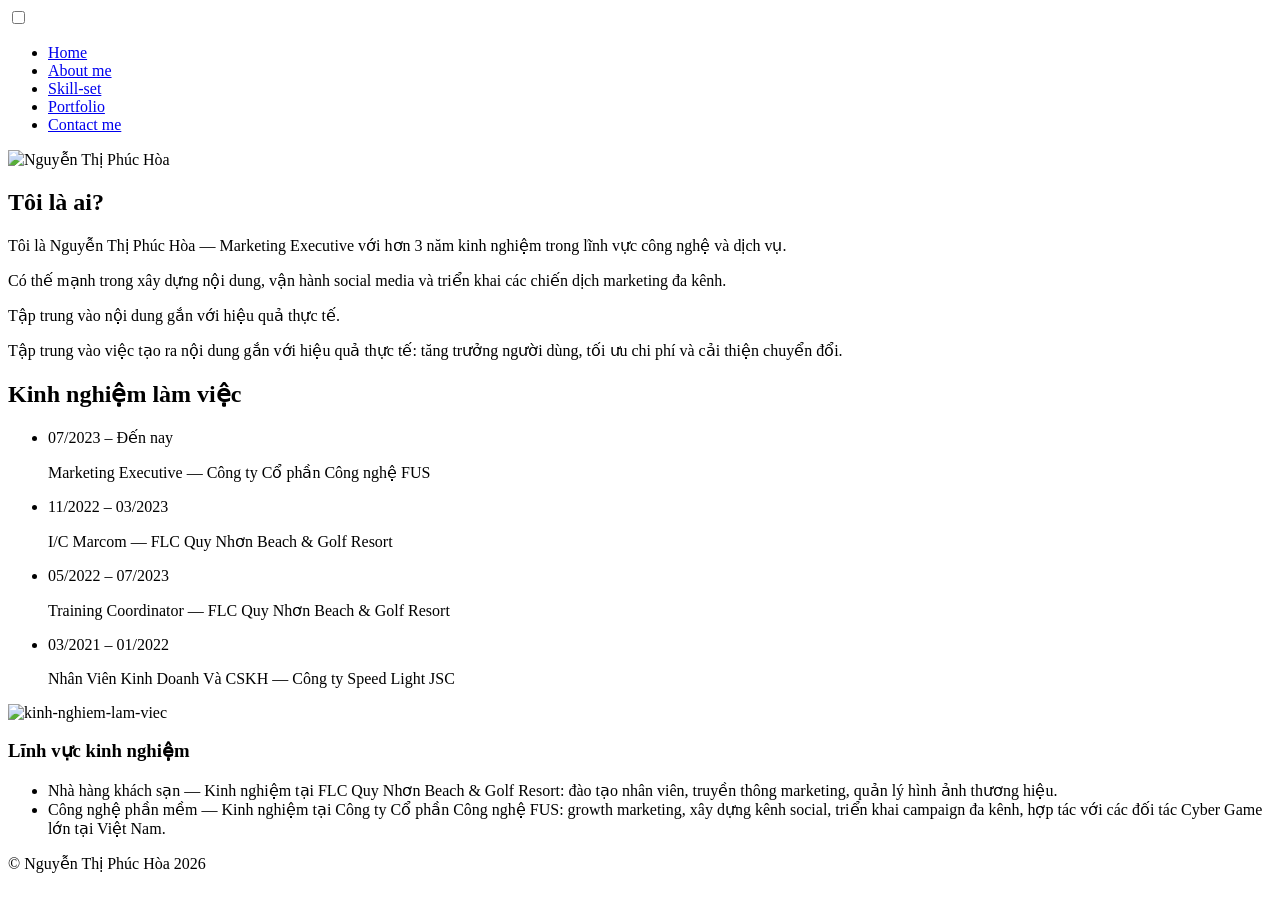
==== about-me.html @ ceca298e "feat(01-02): update about-me.html with bio, work experience, and industry experience" ====
<!DOCTYPE html>
<html lang="en">

<head>
    <meta charset="UTF-8">
    <meta name="viewport" content="width=device-width, initial-scale=1.0">
    <!-- Review this part and modify it to your liking -->
    <meta name="description" content="Về tôi - Nguyễn Thị Phúc Hòa, Marketing Executive với hơn 3 năm kinh nghiệm">
    <meta name="keywords" content="Marketing Executive, Nguyễn Thị Phúc Hòa, FUS Technology, kinh nghiệm marketing">
    <meta name="author" content="Nguyễn Thị Phúc Hòa">
    <title>Về tôi – Nguyễn Thị Phúc Hòa</title>
    <link rel="stylesheet" type="text/css" href="style.css">
    <link rel="stylesheet" type="text/css" href="style-about-me.css">
    <!-- font for the quote -->
    <link rel="preconnect" href="https://fonts.googleapis.com">
    <link rel="preconnect" href="https://fonts.gstatic.com" crossorigin>
    <link href="https://fonts.googleapis.com/css2?family=Covered+By+Your+Grace&display=swap" rel="stylesheet">
    <!-- font for the body -->
    <link rel="preconnect" href="https://fonts.googleapis.com">
    <link rel="preconnect" href="https://fonts.gstatic.com" crossorigin>
    <link href="https://fonts.googleapis.com/css2?family=Montserrat:wght@200&display=swap" rel="stylesheet">
    <link rel="preconnect" href="https://fonts.gstatic.com" crossorigin>
    <link href="https://fonts.googleapis.com/css2?family=Montserrat:wght@400&display=swap" rel="stylesheet">
    <!-- font for headings -->
    <link rel="preconnect" href="https://fonts.googleapis.com">
    <link rel="preconnect" href="https://fonts.gstatic.com" crossorigin>
    <link href="https://fonts.googleapis.com/css2?family=Oswald:wght@200&display=swap" rel="stylesheet">
    <link rel="preconnect" href="https://fonts.gstatic.com" crossorigin>
    <link href="https://fonts.googleapis.com/css2?family=Oswald:wght@400&display=swap" rel="stylesheet">
</head>

<body>
    <!-- navigation bar -->
    <nav class="sticky">
        <label for="drop" class="toggle" id="main-toggle">
            <span class="nav-icon"></span>
        </label>
        <input type="checkbox" id="drop">
        <ul class="main-nav">
            <li><a href="index.html">Home</a></li>
            <li><a href="about-me.html">About me</a></li>
            <li><a href="skill-set.html">Skill-set</a></li>
            <li><a href="portfolio.html">Portfolio</a></li>
            <li><a href="index.html#contact-me">Contact me</a></li>
        </ul>
    </nav>

    <!-- about me -->
    <!-- section1 - introduction -->
    <section class="grid-system-2 w-900 padding">
        <section class="center align-center">
            <img class="max-width" src="assets/about-me1.png" alt="Nguyễn Thị Phúc Hòa">
        </section>
        <section class="justify">
            <h2 class="main-title-large">Tôi là ai?</h2>
            <p>Tôi là <span class="bold">Nguyễn Thị Phúc Hòa</span> — Marketing Executive với hơn 3 năm kinh nghiệm trong lĩnh vực công nghệ và dịch vụ.</p>
            <p>Có thế mạnh trong xây dựng nội dung, vận hành social media và triển khai các chiến dịch marketing đa kênh.</p>
            <p class="quote uppercase center"><span class="colorful-letter">Tập trung vào</span> nội dung gắn với hiệu quả thực tế.</p>
            <p>Tập trung vào việc tạo ra nội dung gắn với hiệu quả thực tế: tăng trưởng người dùng, tối ưu chi phí và cải thiện chuyển đổi.</p>
        </section>
    </section>


    <!-- section2 - work experience -->
    <section class="grid-system-2 w-900 padding">
        <section class="justify">
            <h2 class="main-title-large center">Kinh nghiệm làm việc</h2>
            <ul class="justify padding-list-10">
                <li class="no-padding-list-item">
                    <p><span class="bold colorful-letter">07/2023 – Đến nay</span></p>
                    <p><span class="bold">Marketing Executive</span> — Công ty Cổ phần Công nghệ FUS</p>
                </li>
                <li class="no-padding-list-item">
                    <p><span class="bold colorful-letter">11/2022 – 03/2023</span></p>
                    <p><span class="bold">I/C Marcom</span> — FLC Quy Nhơn Beach &amp; Golf Resort</p>
                </li>
                <li class="no-padding-list-item">
                    <p><span class="bold colorful-letter">05/2022 – 07/2023</span></p>
                    <p><span class="bold">Training Coordinator</span> — FLC Quy Nhơn Beach &amp; Golf Resort</p>
                </li>
                <li class="no-padding-list-item">
                    <p><span class="bold colorful-letter">03/2021 – 01/2022</span></p>
                    <p><span class="bold">Nhân Viên Kinh Doanh Và CSKH</span> — Công ty Speed Light JSC</p>
                </li>
            </ul>
        </section>
        <section class="center align-center">
            <img class="max-width" src="assets/about-me2.png" alt="kinh-nghiem-lam-viec">
        </section>
    </section>


    <!-- section3 - industry experience -->
    <section class="w-900">
        <section class="baby-pink-light">
            <h3 class="main-title center">Lĩnh vực kinh nghiệm</h3>
            <ul class="justify padding-list-10">
                <li class="no-padding-list-item">
                    <span class="bold colorful-letter">Nhà hàng khách sạn</span> — Kinh nghiệm tại FLC Quy Nhơn Beach &amp; Golf Resort: đào tạo nhân viên, truyền thông marketing, quản lý hình ảnh thương hiệu.
                </li>
                <li class="no-padding-list-item">
                    <span class="bold colorful-letter">Công nghệ phần mềm</span> — Kinh nghiệm tại Công ty Cổ phần Công nghệ FUS: growth marketing, xây dựng kênh social, triển khai campaign đa kênh, hợp tác với các đối tác Cyber Game lớn tại Việt Nam.
                </li>
            </ul>
        </section>
    </section>

    <!-- footer -->
    <footer>© Nguyễn Thị Phúc Hòa 2026</footer>
</body>

</html>
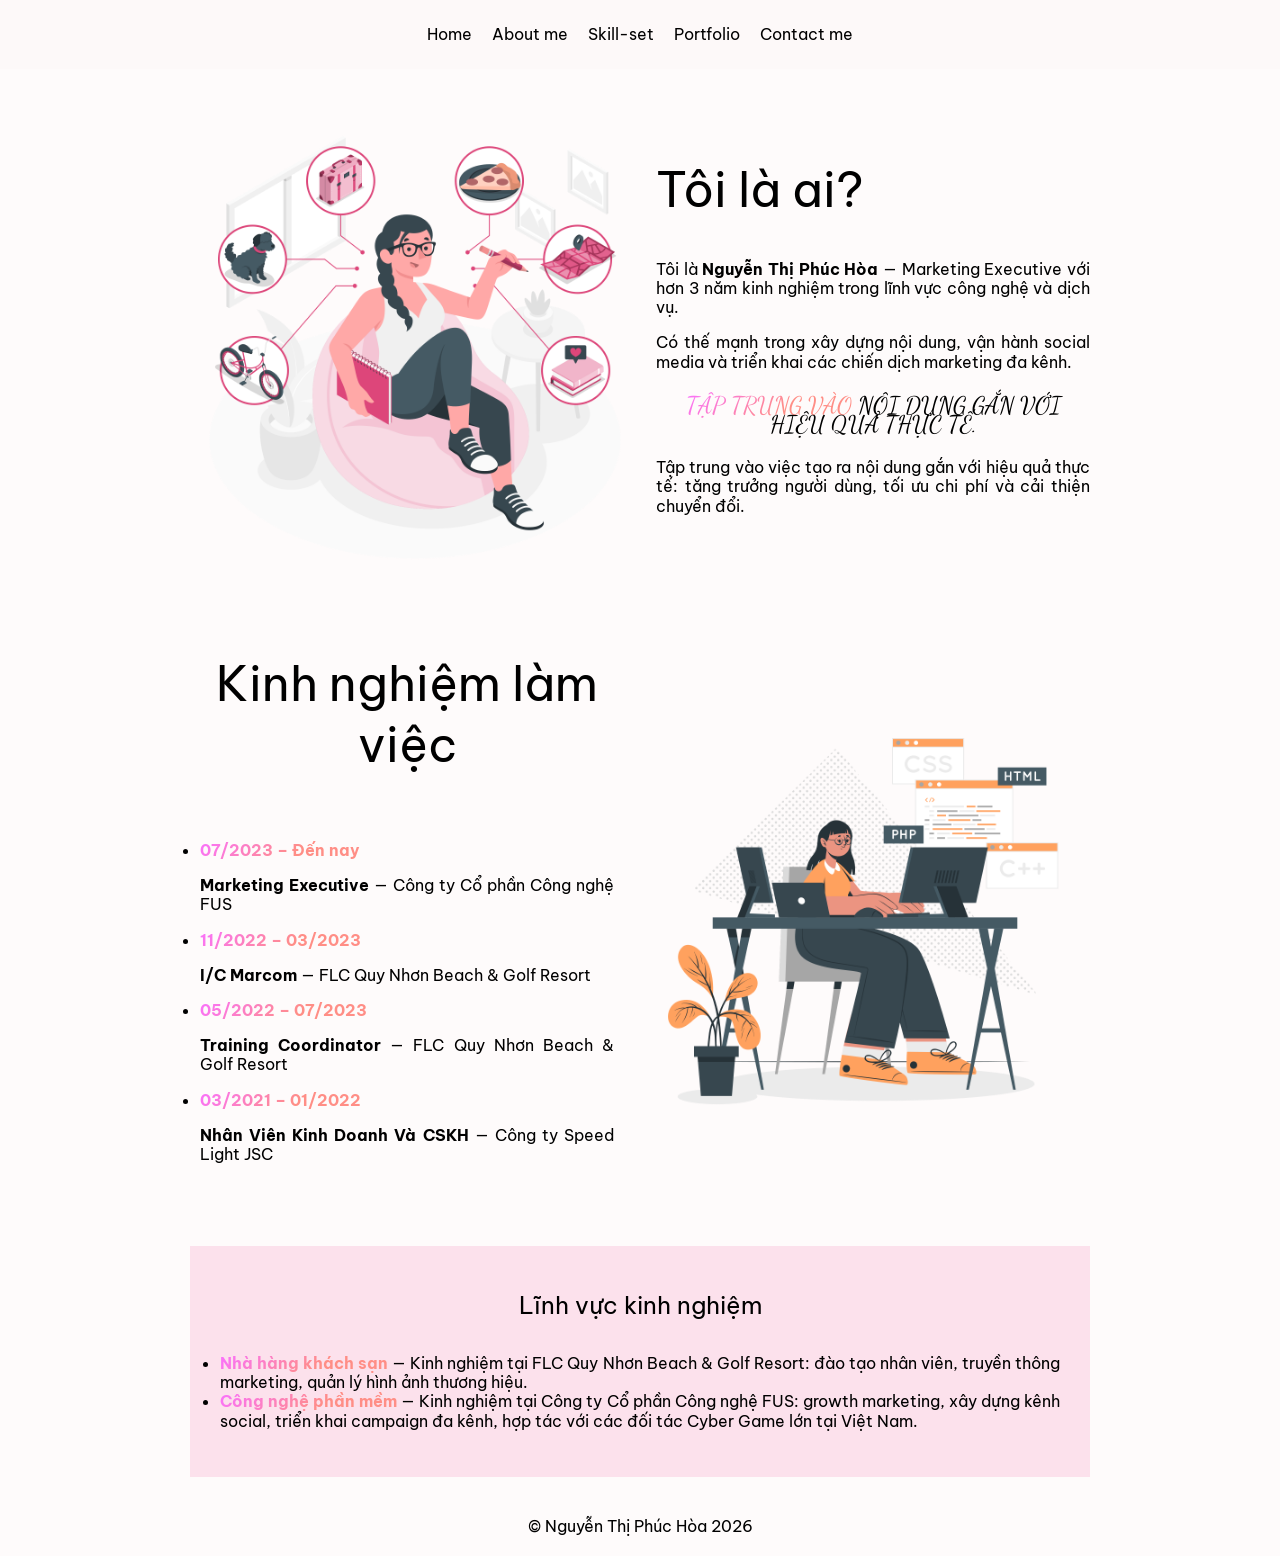
==== commit 518b21f3: "fix: replace fonts with Vietnamese-compatible Be Vietnam Pro + Dancing Script" ====
--- a/about-me.html
+++ b/about-me.html
@@ -11,22 +11,10 @@
     <title>Về tôi – Nguyễn Thị Phúc Hòa</title>
     <link rel="stylesheet" type="text/css" href="style.css">
     <link rel="stylesheet" type="text/css" href="style-about-me.css">
-    <!-- font for the quote -->
+    <!-- fonts: Be Vietnam Pro (body & headings) + Dancing Script (quote) — full Vietnamese support -->
     <link rel="preconnect" href="https://fonts.googleapis.com">
     <link rel="preconnect" href="https://fonts.gstatic.com" crossorigin>
-    <link href="https://fonts.googleapis.com/css2?family=Covered+By+Your+Grace&display=swap" rel="stylesheet">
-    <!-- font for the body -->
-    <link rel="preconnect" href="https://fonts.googleapis.com">
-    <link rel="preconnect" href="https://fonts.gstatic.com" crossorigin>
-    <link href="https://fonts.googleapis.com/css2?family=Montserrat:wght@200&display=swap" rel="stylesheet">
-    <link rel="preconnect" href="https://fonts.gstatic.com" crossorigin>
-    <link href="https://fonts.googleapis.com/css2?family=Montserrat:wght@400&display=swap" rel="stylesheet">
-    <!-- font for headings -->
-    <link rel="preconnect" href="https://fonts.googleapis.com">
-    <link rel="preconnect" href="https://fonts.gstatic.com" crossorigin>
-    <link href="https://fonts.googleapis.com/css2?family=Oswald:wght@200&display=swap" rel="stylesheet">
-    <link rel="preconnect" href="https://fonts.gstatic.com" crossorigin>
-    <link href="https://fonts.googleapis.com/css2?family=Oswald:wght@400&display=swap" rel="stylesheet">
+    <link href="https://fonts.googleapis.com/css2?family=Be+Vietnam+Pro:wght@200;400;600;700&family=Dancing+Script:wght@600&display=swap" rel="stylesheet">
 </head>
 
 <body>
--- a/style.css
+++ b/style.css
@@ -0,0 +1,755 @@
+/* BODY */
+html{
+    font-size: 100%;
+    line-height: 1.2rem;
+    /* text-size adjust is to maintain the text-size even when the users rotates their phone to landscape view */
+    -webkit-text-size-adjust: 100%;
+    /* Firefox supports only the android version and safari supports only the ios version at the moment according to MDN (2023)*/
+    -moz-text-size-adjust: 100%;
+    -ms-text-size-adjust: 100%;
+}
+
+body {
+    background-color: rgba(253, 244, 244, 30%);
+    font-family: 'Be Vietnam Pro', Arial, sans-serif;
+    margin: 0px;
+}
+/*-------------------------------------------*/
+
+/* GENERAL */
+/* Fonts */
+.large{
+    font-weight: normal;
+    line-height: normal;
+    font-family: 'Be Vietnam Pro', Arial, sans-serif;
+    font-size: 5rem;
+    letter-spacing: 4px;
+    font-weight: bold;
+    text-transform: uppercase;
+    margin: 0px;  
+    background-image: linear-gradient(135deg, rgb(250, 113, 283)0%, rgb(255, 142, 134)60%);
+    background-clip: text;
+    -webkit-background-clip: text;
+    -webkit-text-fill-color: transparent;
+    word-wrap: break-word;
+}
+
+.medium-spacing{
+    font-weight: normal;
+    line-height: normal;
+    font-family: 'Be Vietnam Pro', Arial, sans-serif;
+    font-size: 4rem;
+    letter-spacing: 4px;
+    margin: 0px;
+}
+
+.medium-spacing-halfsize{
+    font-weight: normal;
+    line-height: normal;
+    font-family: 'Be Vietnam Pro', Arial, sans-serif;
+    font-size: 2rem;
+    letter-spacing: 4px;
+    margin: 0px;
+}
+
+.main-title-large{
+    font-weight: normal;
+    line-height: normal;
+    font-size: 3rem;
+}
+
+.main-title{
+    font-weight: normal;
+    line-height: normal;
+    font-size: 1.5rem;
+}
+
+.small{
+    font-weight: normal;
+    font-size: 0.7rem;
+}
+
+.quote{
+    font-family: 'Dancing Script', cursive, sans-serif;
+    font-size: 1.5em;
+}
+
+.uppercase{
+    text-transform: uppercase;
+}
+
+.italic{
+    font-style: italic;
+}
+
+.bold{
+    font-weight: bold;
+}
+
+.colorful-letter{
+    background-image: linear-gradient(135deg, rgb(250, 113, 283)0%, rgb(255, 142, 134)60%);
+    background-clip: text;
+    -webkit-background-clip: text;
+    -webkit-text-fill-color: transparent;
+}
+
+/* Background colors */
+.baby-pink{
+    background-color: rgba(253, 129, 187, 0.3);
+    margin: 20px auto;
+    padding: 20px;
+    text-align: center;
+}
+
+.baby-pink-light{
+    background-color: rgba(243, 162, 200, 0.3);
+    margin: 20px auto;
+    padding: 20px;
+    text-align: center;
+}
+
+/* Setting alignments and sizing */
+/* for the flexbox */
+.wrapper{
+    max-width: 900px;
+    margin: auto;
+    padding: 20px;
+    display: flex;
+    gap: 20px 20px;
+}
+
+.column{
+    flex: 50%;
+}
+
+.w-900{
+    max-width: 900px;
+    margin: auto;
+}
+
+/* for the grid system */
+.grid-system-2{
+    display: grid;
+    grid-template-columns: repeat(2, 1fr);
+    gap: 1rem;
+}
+
+.grid-system-4{
+    display: grid;
+    grid-template-columns: repeat(auto-fill, minmax(200px, 1fr));
+    gap: 1rem;
+}
+
+/* other */
+.max-width{
+    max-width: 450px;
+}
+
+.max-height{
+    max-height: 350px;
+}
+
+.align-center{
+    align-self: center;
+}
+
+.justify-content{
+    justify-content: right;
+}
+
+.justify{
+    text-align: justify;
+}
+
+.center{
+    text-align: center;
+}
+
+.padding{
+    padding: 20px;
+}
+
+.padding-top{
+    padding-top: 20px;
+}
+
+.padding-right{
+    padding-right: 20px;
+}
+
+.padding-bottom{
+    padding-bottom: 20px;
+}
+
+.padding-left{
+    padding-left: 20px;
+}
+
+.margin-auto{
+    margin: auto;
+}
+
+.margin-trbl10{
+    margin: 10px;
+}
+
+/* for sticky bottom button */
+.flex{
+    display: flex;
+    flex-direction: column;
+}
+
+.bottom{
+    align-self: flex-start;
+    margin-top: auto;
+}
+
+/* Miscellaneous */
+.button{
+    background-color: rgba(253, 129, 187, 0.3);
+    padding: 10px;
+    text-decoration: none;
+    border-radius: 5%;
+    color: black;
+}
+
+/* I only used button-outline on this project, but you may like the other one more */
+.button-outline{
+    border: 2px solid  rgba(253, 129, 187, 0.3);
+    padding: 10px;
+    text-decoration: none;
+    border-radius: 5%;
+    color: black;
+}
+
+.link{
+    text-decoration: none;
+}
+
+/* I had to double this code, because of the :hover and :active on link above */
+.link-no-scale{
+    text-decoration: none;
+}
+
+.no-padding-list-item{
+    padding-left: 0;
+}
+
+.padding-list-10{
+    padding: 10px;
+}
+
+.no-bullet-list{
+    list-style-type: none;
+}
+/* ---------------------------------- */
+
+/* ANIMATIONS AND OTHER BEAUTIES */
+.button-outline:hover, .button-outline:active{
+    border: 2px solid  rgba(253, 129, 187, 0.3);
+    background-color: rgba(253, 129, 187, 0.6);
+    padding: 10px;
+    text-decoration: none;
+    border-radius: 5%;
+    color: rgb(255, 255, 255);
+    transition: background-color 1s ease, color 1s ease;
+}
+
+.link:hover, .link:active{
+    font-size: 1.2rem;
+    transform: scale(1.5);
+    transition: 1s ease-in-out;
+    /* second solution: */
+    /* font-size: 1.2rem; 
+    transition: font-size 2s ease-in-out;  */
+}
+
+.progress-bar:hover, .progress-bar:active {
+    box-shadow: 5px 5px 5px #cdadcd;
+    transition: box-shadow 1s ease;
+}
+
+/* ---------------------------------- */
+
+/* NAV */
+nav {
+    margin-bottom: 30px;
+}
+
+.main-nav{
+    background-color: rgb(253, 249, 249);
+    display: flex;
+    list-style-type: none;
+    justify-content: center;
+    padding: 20px;
+    margin: 0px;
+}
+
+.main-nav li {
+    padding: 5px 10px;
+}
+
+.main-nav li a {
+    color: #000000;
+    text-decoration: none;
+}
+
+.main-nav li a:hover {
+    color: rgb(254, 175, 210);
+    text-decoration: none;
+    font-weight: bold;
+}
+
+.sticky {
+    position: -webkit-sticky; /* for Safari */
+    position: sticky;
+    top: 0;
+    align-self: flex-start; /* <-- this is the fix */
+}
+
+/* Nav-icon */
+.toggle, #drop{
+    display: none;
+}
+
+#main-toggle{
+    border: 1px solid #df36854d;
+    float: right;
+    padding: 20px;
+    /* position: relative; */
+    user-select: none;
+}
+
+.nav-icon{
+    background-color: #df36854d;
+    display: block;
+    height: 3px;
+    width: 10px;
+    position: relative;
+}
+
+.nav-icon::before,
+.nav-icon::after{
+    background-color: #df36854d;
+    content: "";
+    display: block;
+    height: 100%;
+    width: 100%;
+    position: absolute;
+}
+
+.nav-icon::before{
+    top: 5px;
+}
+
+.nav-icon::after{
+    top: -5px;
+}
+/* ---------------------------------- */
+
+/* FOOTER */
+footer{
+    color: #000000;
+    text-align: center;
+    padding: 20px 0px;
+}
+/* ---------------------------------- */
+
+/* INTRODUCTION */
+.header-img{
+    border-radius: 70%;
+}
+/* ---------------------------------- */
+
+/* ARTICLE */
+/* Everything here is made with general classes. Find them in the GENERAL section */
+/* ---------------------------------- */
+
+/* ABOUT ME */
+/* Everything here is made with general classes. Find them in the GENERAL section */
+/* ---------------------------------- */
+
+/* SKILLS */
+.skills {
+    list-style: none;
+    text-transform: uppercase;
+}
+
+.progress-bar {
+    background-color: #353b48;
+    display: block;
+    height: 10px;
+    border-radius: 20px;
+}
+
+.progress-bar span {
+    height: 10px;
+    float: left;
+    background: linear-gradient(135deg, rgb(250, 113, 283)0%, rgb(255, 142, 134)60%);
+    border-radius: 20px;
+    -webkit-background: linear-gradient(135deg, rgb(250, 113, 283) 0%, rgb(255, 142, 134) 60%);
+    -webkit-border-radius: 20px;
+}
+
+.html {
+    width: 90%;
+    animation: html 3s;
+}
+
+.css {
+    width: 75%;
+    animation: css 3s;
+}
+
+.javascript {
+    width: 63%;
+    animation: javascript 3s;
+}
+
+.php {
+    width: 54%;
+    animation: php 3s;
+}
+
+.comm-adapt {
+    width: 90%;
+    animation: comm-adapt 3s;
+}
+
+.team-player {
+    width: 85%;
+    animation: team-player 3s;
+}
+
+.problem-solving {
+    width: 82%;
+    animation: problem-solving 3s;
+}
+
+.open-minded {
+    width: 75%;
+    animation: open-minded 3s;
+}
+
+@keyframes html {
+    0% {
+        width: 0%;
+    }
+    100% {
+        width: 90%;
+    }
+}
+
+@keyframes css {
+    0% {
+        width: 0%;
+    }
+    100% {
+        width: 75%;
+    }
+}
+
+@keyframes javascript {
+    0% {
+        width: 0%;
+    }
+    100% {
+        width: 63%;
+    }
+}
+
+@keyframes php {
+    0% {
+        width: 0%;
+    }
+    100% {
+        width: 54%;
+    }
+}
+
+@keyframes comm-adapt {
+    0% {
+        width: 0%;
+    }
+    100% {
+        width: 90%;
+    }
+}
+
+@keyframes team-player {
+    0% {
+        width: 0%;
+    }
+    100% {
+        width: 85%;
+    }
+}
+
+@keyframes problem-solving {
+    0% {
+        width: 0%;
+    }
+    100% {
+        width: 82%;
+    }
+}
+
+@keyframes open-minded {
+    0% {
+        width: 0%;
+    }
+    100% {
+        width: 75%;
+    }
+}
+/* ---------------------------------- */
+
+/* PROJECTS */
+/* I also used these card settings on other sub-pages */
+.card{
+    box-shadow: 0 3px 10px rgb(127 110 187 / 0.2); 
+    padding: 20px;
+}
+
+.box{
+    display: block;
+    width: 100px;
+}
+/* ---------------------------------- */
+
+/* CONTACT ME */
+.box-contact{
+    display: block;
+    width: 100%; 
+    text-align: center;
+}
+
+.logo{
+    width: 50px;
+}
+/* ---------------------------------- */
+
+/* SPECIAL THANKS */
+/* Everything here is made with general classes. Find them in the GENERAL section */
+/* ---------------------------------- */
+
+/* RESPONSIVENESS */
+/* Had to pay attention for that wondow.innerWidth when calculated max-width */
+@media screen and (max-width: 867px){
+    body{
+        font-size: 90%;
+    }
+
+    .grid-system-2{
+        grid-template-columns: 1fr;
+    }
+
+    .large{
+        font-size: 4rem;
+    }
+
+    .medium-spacing{
+        font-size: 2.5rem;
+    }
+
+    .main-title-large{
+        font-size: 2rem;
+        text-align: center;  
+        margin: 0;
+    }
+
+    .main-title{
+        text-align: center;
+        margin: 0;
+    }
+
+    .small{
+        font-size: 0.6rem;
+    }
+
+    .max-width{
+        max-width: 300px
+    }
+
+    .max-height{
+        max-height: 250px;
+    }
+
+    .padding-top{
+        padding-top: 10px;
+    }
+    
+    .padding-right{
+        padding-right: 10px;
+    }
+
+    .padding-bottom{
+        padding-bottom: 10px;
+    }
+    
+    .padding-left{
+        padding-left: 10px;
+    }
+
+    .logo{
+        width: 40px;
+    }
+}
+
+/* wrapper on home page looks better with this @media */
+@media screen and (max-width: 750px){
+    .wrapper{
+        flex-direction: column;
+        gap: 20px 0px;
+    }
+
+    .column{
+        flex: 100%;
+    }
+
+    .box{
+        margin: auto;
+    }
+
+    .thanks{
+        text-align: center;
+    }
+}
+
+/* media query for hamburger menu with dropdown */
+@media screen and (max-width: 510px){
+    .main-nav{
+        display: none;
+    }
+
+    .toggle{
+        display: block;
+        background-color: #ffffff;
+        border: 1px solid #fd81bb4d;
+    }
+    
+    .toggle:hover{
+        background-color: #f0e7e7;
+    }
+    
+    #drop:checked+.main-nav{
+        display: block;
+    }
+
+    nav{
+        padding-bottom: 25px;
+    }
+
+    .max-width{
+        max-width: 100%;
+    }
+}
+
+/* media query for smaller screens */
+/* smaller fonts were my way to go */
+@media screen and (max-width: 377px){
+    body{
+        line-height: 1.5rem;
+    }
+
+    .large{
+        font-size: 3rem;
+    }
+
+    .medium-spacing{
+        font-size: 1.5rem;
+    }
+
+    .medium-spacing-halfsize{
+        font-size: 1.5rem;
+    }
+
+    .main-title{
+        font-size: 1rem;
+    }
+
+    .main-title-large{
+        font-size: 1.5rem;
+    }
+}
+
+/* DARK THEME */
+@media (prefers-color-scheme: dark) {
+    body {
+        background-color: rgba(45, 45, 45, 1);
+        color: white;
+    }
+
+    .baby-pink {
+        background-color: rgb(243, 162, 200);
+    }
+
+    .baby-pink-light {
+        background-color: rgba(45, 45, 45, 1);
+        border: 2px solid rgb(243, 162, 200);
+    }
+
+    .main-nav {
+        background-color: rgba(45, 45, 45, 1);
+    }
+
+    .main-nav li a {
+        color: white;
+    }
+
+    .main-nav li a:hover {
+        color: rgb(254, 175, 210);
+    }
+
+    #main-toggle{
+        border: 1px solid rgba(255, 255, 255, 0.6);
+        background-color: rgba(45, 45, 45, 1);
+    }
+    
+    .nav-icon{
+        background-color: rgba(255, 255, 255, 0.6);
+    }
+    
+    .nav-icon::before,
+    .nav-icon::after{
+        background-color: rgba(255, 255, 255, 0.6);
+    }
+
+    .button-outline{
+        border: 2px solid rgb(254, 175, 210);
+        color: white;
+    }
+
+    .button-outline:hover, .button-outline:active{
+        border: 2px solid rgb(254, 175, 210);
+        background-color: rgb(254, 175, 210);
+    }
+
+    .card{
+        box-shadow: 0 0px 0px; 
+        border: 2px solid rgb(254, 175, 210);
+    }
+
+    .logo{
+        background-color: white;
+        padding: 2px;
+        border-radius: 4px;
+    }
+
+    .hobbies{
+        background-color: white;
+        border-radius: 100%;
+        padding: 10px;
+    }
+
+    footer{
+        color: white;
+    }
+
+    @media screen and (max-width: 929px) {
+        .baby-pink-light {
+            margin-left: 10px;
+            margin-right: 10px;
+        }
+    }
+}
--- a/style-about-me.css
+++ b/style-about-me.css
@@ -0,0 +1,41 @@
+/* MEDIA OVERWRITE AND NEW SETTINGS */
+@media screen and (max-width: 950px){
+    .main-title-large{
+        text-align: center;
+    }
+
+    .grid-system-2{
+        grid-template-columns: 1fr;
+    }
+
+    .grid-system-4{
+        grid-template-columns: repeat(2, 1fr);
+    }
+
+    .small-card{
+        min-height: 300px;
+    }
+}
+
+@media screen and (max-width: 950px) and (min-width: 510px){
+    .max-width{
+        max-width: 300px;
+    }
+}
+@media screen and (max-width: 950px) and (min-width: 377px){
+    .main-title-large{
+        font-size: 2rem;
+        text-align: center;  
+        margin: 0;
+    }
+}
+
+@media screen and (max-width: 600px){
+    .grid-system-4{
+        grid-template-columns: 1fr;
+    }
+
+    .small-card{
+        height: auto;
+    }
+}
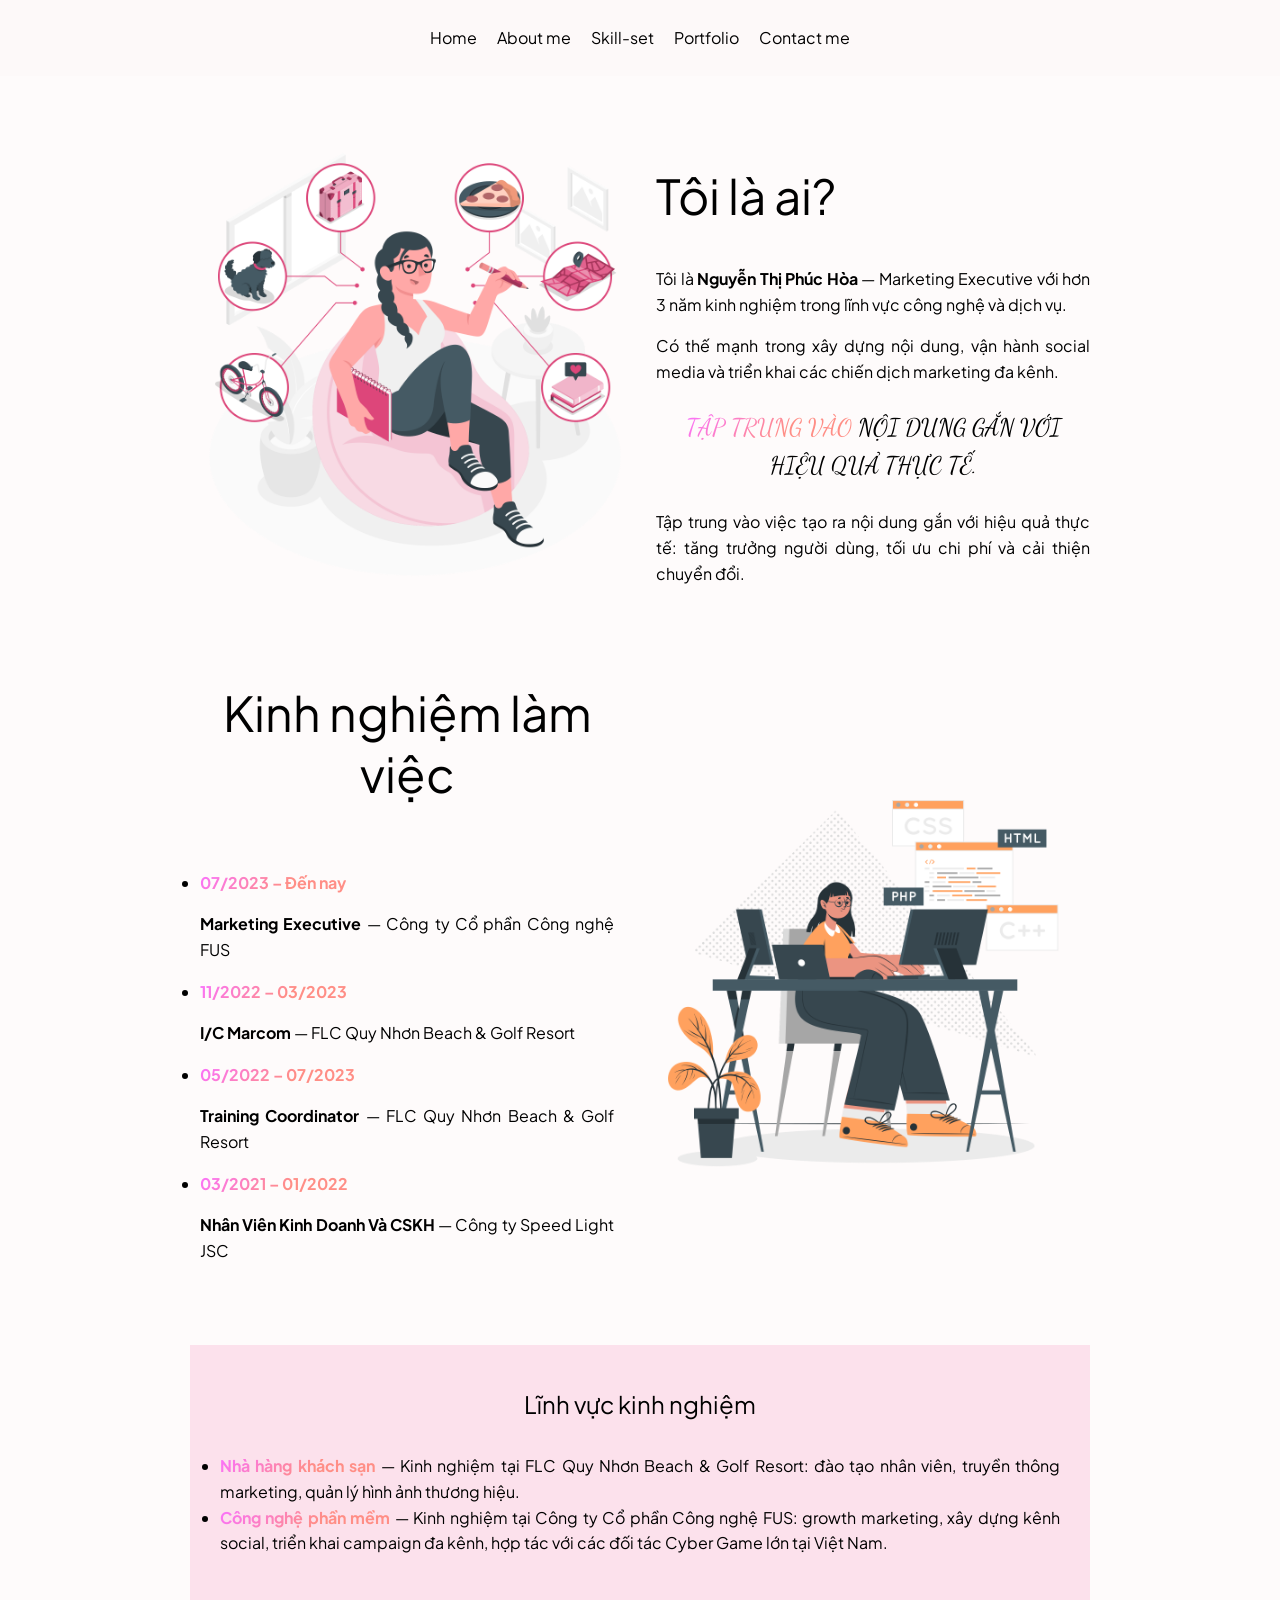
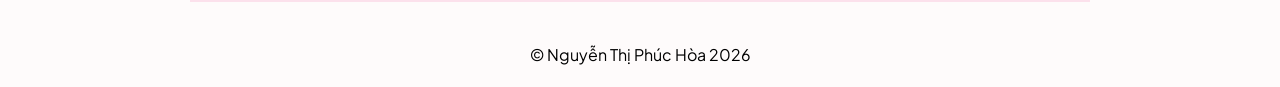
==== commit 7748b2bb: "feat: replace Be Vietnam Pro with Plus Jakarta Sans, fix letter-spacing and line-height" ====
--- a/about-me.html
+++ b/about-me.html
@@ -14,7 +14,8 @@
     <!-- fonts: Be Vietnam Pro (body & headings) + Dancing Script (quote) — full Vietnamese support -->
     <link rel="preconnect" href="https://fonts.googleapis.com">
     <link rel="preconnect" href="https://fonts.gstatic.com" crossorigin>
-    <link href="https://fonts.googleapis.com/css2?family=Be+Vietnam+Pro:wght@200;400;600;700&family=Dancing+Script:wght@600&display=swap" rel="stylesheet">
+    <link href="https://fonts.googleapis.com/css2?family=Plus+Jakarta+Sans:wght@200;400;600;700&family=Dancing+Script:wght@600&display=swap" rel="stylesheet">
+
 </head>
 
 <body>
--- a/style.css
+++ b/style.css
@@ -1,7 +1,7 @@
 /* BODY */
 html{
     font-size: 100%;
-    line-height: 1.2rem;
+    line-height: 1.6;
     /* text-size adjust is to maintain the text-size even when the users rotates their phone to landscape view */
     -webkit-text-size-adjust: 100%;
     /* Firefox supports only the android version and safari supports only the ios version at the moment according to MDN (2023)*/
@@ -11,7 +11,7 @@
 
 body {
     background-color: rgba(253, 244, 244, 30%);
-    font-family: 'Be Vietnam Pro', Arial, sans-serif;
+    font-family: 'Plus Jakarta Sans', Arial, sans-serif;
     margin: 0px;
 }
 /*-------------------------------------------*/
@@ -21,9 +21,9 @@
 .large{
     font-weight: normal;
     line-height: normal;
-    font-family: 'Be Vietnam Pro', Arial, sans-serif;
+    font-family: 'Plus Jakarta Sans', Arial, sans-serif;
     font-size: 5rem;
-    letter-spacing: 4px;
+    letter-spacing: 1px;
     font-weight: bold;
     text-transform: uppercase;
     margin: 0px;  
@@ -37,18 +37,18 @@
 .medium-spacing{
     font-weight: normal;
     line-height: normal;
-    font-family: 'Be Vietnam Pro', Arial, sans-serif;
+    font-family: 'Plus Jakarta Sans', Arial, sans-serif;
     font-size: 4rem;
-    letter-spacing: 4px;
+    letter-spacing: 1px;
     margin: 0px;
 }
 
 .medium-spacing-halfsize{
     font-weight: normal;
     line-height: normal;
-    font-family: 'Be Vietnam Pro', Arial, sans-serif;
+    font-family: 'Plus Jakarta Sans', Arial, sans-serif;
     font-size: 2rem;
-    letter-spacing: 4px;
+    letter-spacing: 0.5px;
     margin: 0px;
 }
 
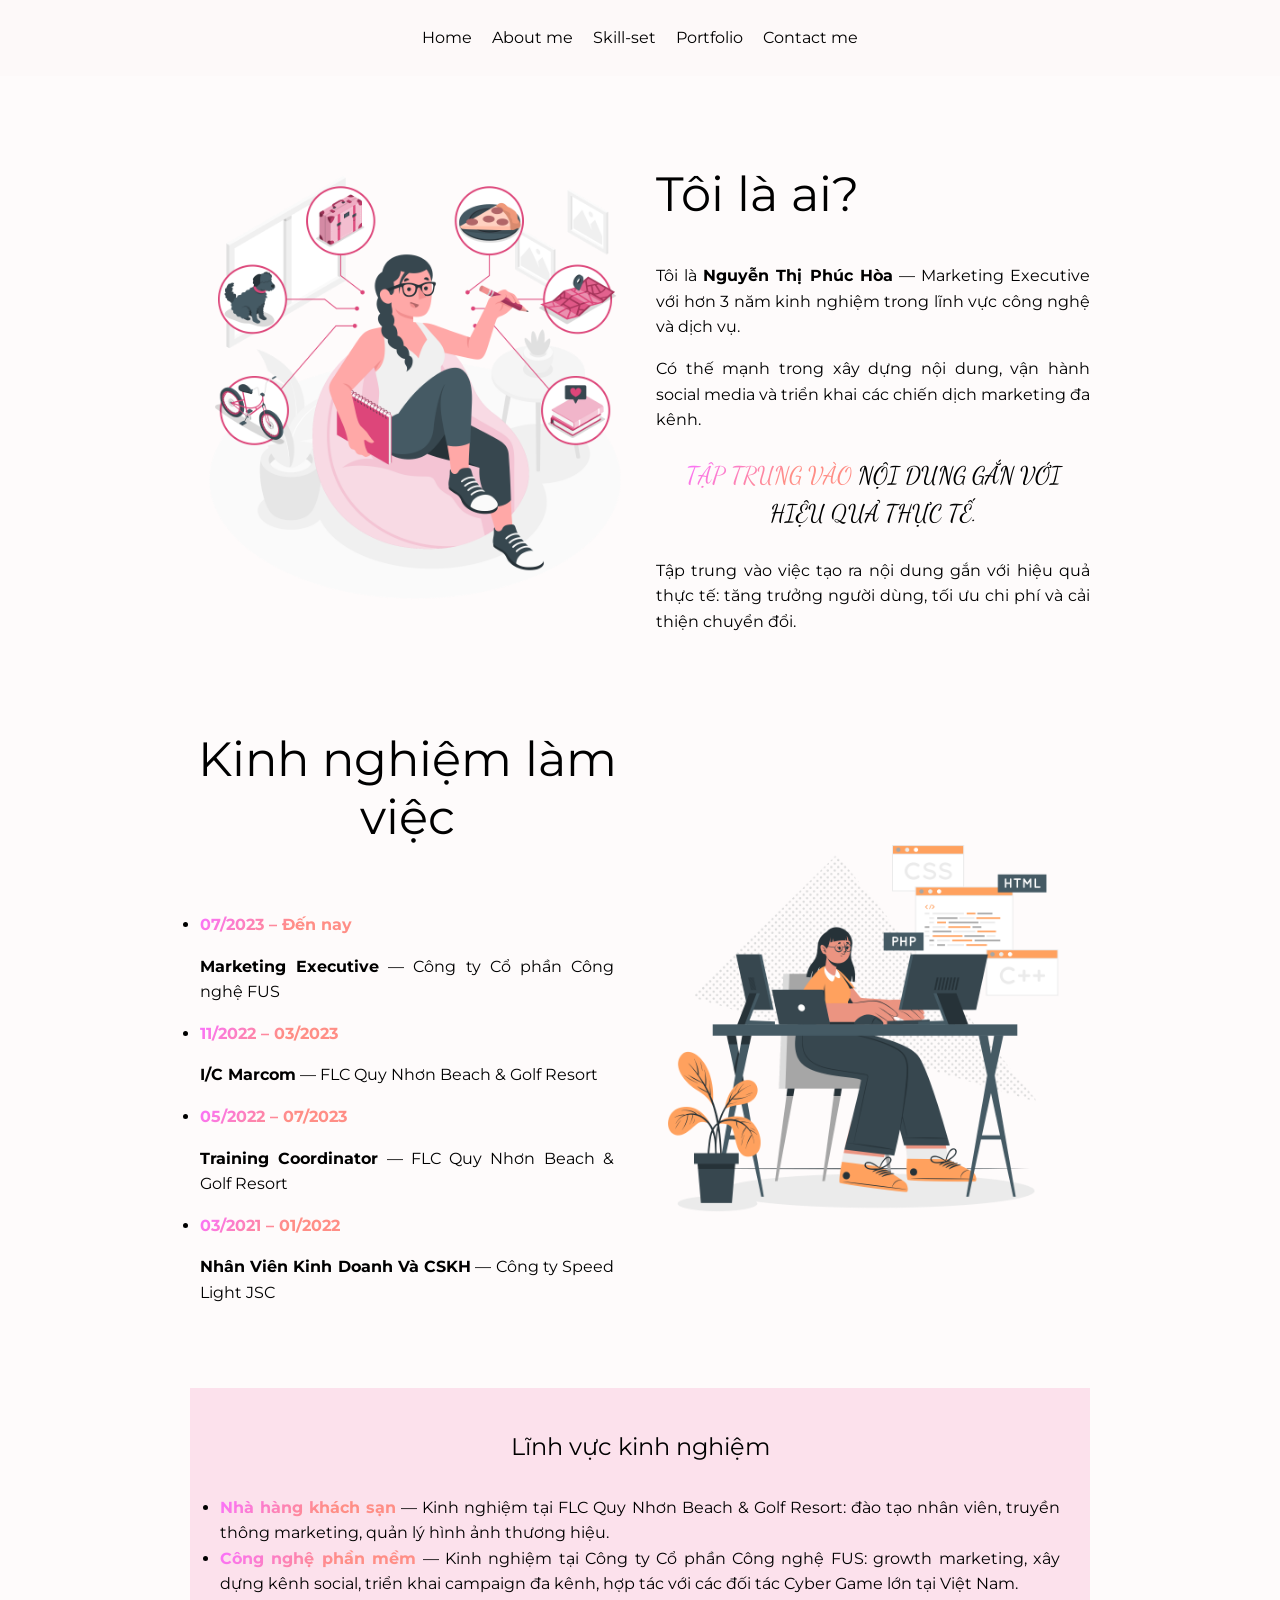
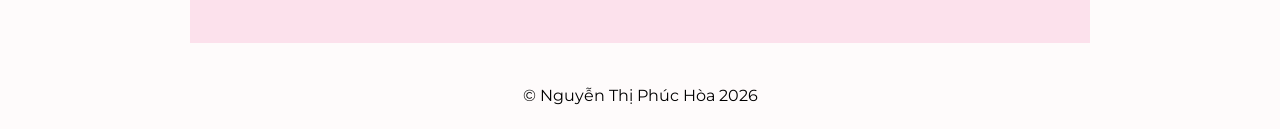
==== commit 51ebaea4: "feat: switch font to Montserrat with latin-ext Vietnamese support" ====
--- a/about-me.html
+++ b/about-me.html
@@ -14,7 +14,7 @@
     <!-- fonts: Be Vietnam Pro (body & headings) + Dancing Script (quote) — full Vietnamese support -->
     <link rel="preconnect" href="https://fonts.googleapis.com">
     <link rel="preconnect" href="https://fonts.gstatic.com" crossorigin>
-    <link href="https://fonts.googleapis.com/css2?family=Plus+Jakarta+Sans:wght@200;400;600;700&family=Dancing+Script:wght@600&display=swap" rel="stylesheet">
+    <link href="https://fonts.googleapis.com/css2?family=Montserrat:ital,wght@0,200;0,400;0,600;0,700;1,400&family=Dancing+Script:wght@600&display=swap" rel="stylesheet">
 
 </head>
 
--- a/style.css
+++ b/style.css
@@ -1,5 +1,6 @@
 /* BODY */
-html{
+
+html {
     font-size: 100%;
     line-height: 1.6;
     /* text-size adjust is to maintain the text-size even when the users rotates their phone to landscape view */
@@ -11,22 +12,28 @@
 
 body {
     background-color: rgba(253, 244, 244, 30%);
-    font-family: 'Plus Jakarta Sans', Arial, sans-serif;
+    font-family: 'Montserrat', Arial, sans-serif;
     margin: 0px;
 }
+
+
 /*-------------------------------------------*/
 
+
 /* GENERAL */
+
+
 /* Fonts */
-.large{
+
+.large {
     font-weight: normal;
     line-height: normal;
-    font-family: 'Plus Jakarta Sans', Arial, sans-serif;
+    font-family: 'Montserrat', Arial, sans-serif;
     font-size: 5rem;
     letter-spacing: 1px;
     font-weight: bold;
     text-transform: uppercase;
-    margin: 0px;  
+    margin: 0px;
     background-image: linear-gradient(135deg, rgb(250, 113, 283)0%, rgb(255, 142, 134)60%);
     background-clip: text;
     -webkit-background-clip: text;
@@ -34,83 +41,89 @@
     word-wrap: break-word;
 }
 
-.medium-spacing{
+.medium-spacing {
     font-weight: normal;
     line-height: normal;
-    font-family: 'Plus Jakarta Sans', Arial, sans-serif;
+    font-family: 'Montserrat', Arial, sans-serif;
     font-size: 4rem;
     letter-spacing: 1px;
     margin: 0px;
 }
 
-.medium-spacing-halfsize{
+.medium-spacing-halfsize {
     font-weight: normal;
     line-height: normal;
-    font-family: 'Plus Jakarta Sans', Arial, sans-serif;
+    font-family: 'Montserrat', Arial, sans-serif;
     font-size: 2rem;
     letter-spacing: 0.5px;
     margin: 0px;
 }
 
-.main-title-large{
+.main-title-large {
     font-weight: normal;
     line-height: normal;
     font-size: 3rem;
 }
 
-.main-title{
+.main-title {
     font-weight: normal;
     line-height: normal;
     font-size: 1.5rem;
 }
 
-.small{
+.small {
     font-weight: normal;
     font-size: 0.7rem;
 }
 
-.quote{
+.quote {
     font-family: 'Dancing Script', cursive, sans-serif;
     font-size: 1.5em;
 }
 
-.uppercase{
+.uppercase {
     text-transform: uppercase;
 }
 
-.italic{
+.italic {
     font-style: italic;
 }
 
-.bold{
+.bold {
     font-weight: bold;
 }
 
-.colorful-letter{
+.colorful-letter {
     background-image: linear-gradient(135deg, rgb(250, 113, 283)0%, rgb(255, 142, 134)60%);
     background-clip: text;
     -webkit-background-clip: text;
     -webkit-text-fill-color: transparent;
 }
 
+
 /* Background colors */
-.baby-pink{
+
+.baby-pink {
     background-color: rgba(253, 129, 187, 0.3);
     margin: 20px auto;
     padding: 20px;
     text-align: center;
 }
 
-.baby-pink-light{
+.baby-pink-light {
     background-color: rgba(243, 162, 200, 0.3);
     margin: 20px auto;
     padding: 20px;
     text-align: center;
 }
 
+
 /* Setting alignments and sizing */
+
+
 /* for the flexbox */
-.wrapper{
+
+.wrapper {
     max-width: 900px;
     margin: auto;
     padding: 20px;
@@ -118,94 +131,102 @@
     gap: 20px 20px;
 }
 
-.column{
+.column {
     flex: 50%;
 }
 
-.w-900{
+.w-900 {
     max-width: 900px;
     margin: auto;
 }
 
+
 /* for the grid system */
-.grid-system-2{
+
+.grid-system-2 {
     display: grid;
     grid-template-columns: repeat(2, 1fr);
     gap: 1rem;
 }
 
-.grid-system-4{
+.grid-system-4 {
     display: grid;
     grid-template-columns: repeat(auto-fill, minmax(200px, 1fr));
     gap: 1rem;
 }
 
+
 /* other */
-.max-width{
+
+.max-width {
     max-width: 450px;
 }
 
-.max-height{
+.max-height {
     max-height: 350px;
 }
 
-.align-center{
+.align-center {
     align-self: center;
 }
 
-.justify-content{
+.justify-content {
     justify-content: right;
 }
 
-.justify{
+.justify {
     text-align: justify;
 }
 
-.center{
+.center {
     text-align: center;
 }
 
-.padding{
+.padding {
     padding: 20px;
 }
 
-.padding-top{
+.padding-top {
     padding-top: 20px;
 }
 
-.padding-right{
+.padding-right {
     padding-right: 20px;
 }
 
-.padding-bottom{
+.padding-bottom {
     padding-bottom: 20px;
 }
 
-.padding-left{
+.padding-left {
     padding-left: 20px;
 }
 
-.margin-auto{
+.margin-auto {
     margin: auto;
 }
 
-.margin-trbl10{
+.margin-trbl10 {
     margin: 10px;
 }
 
+
 /* for sticky bottom button */
-.flex{
+
+.flex {
     display: flex;
     flex-direction: column;
 }
 
-.bottom{
+.bottom {
     align-self: flex-start;
     margin-top: auto;
 }
 
+
 /* Miscellaneous */
-.button{
+
+.button {
     background-color: rgba(253, 129, 187, 0.3);
     padding: 10px;
     text-decoration: none;
@@ -213,40 +234,49 @@
     color: black;
 }
 
+
 /* I only used button-outline on this project, but you may like the other one more */
-.button-outline{
-    border: 2px solid  rgba(253, 129, 187, 0.3);
+
+.button-outline {
+    border: 2px solid rgba(253, 129, 187, 0.3);
     padding: 10px;
     text-decoration: none;
     border-radius: 5%;
     color: black;
 }
 
-.link{
+.link {
     text-decoration: none;
 }
 
+
 /* I had to double this code, because of the :hover and :active on link above */
-.link-no-scale{
+
+.link-no-scale {
     text-decoration: none;
 }
 
-.no-padding-list-item{
+.no-padding-list-item {
     padding-left: 0;
 }
 
-.padding-list-10{
+.padding-list-10 {
     padding: 10px;
 }
 
-.no-bullet-list{
+.no-bullet-list {
     list-style-type: none;
 }
-/* ---------------------------------- */
+
+
+/* ---------------------------------- */
+
 
 /* ANIMATIONS AND OTHER BEAUTIES */
-.button-outline:hover, .button-outline:active{
-    border: 2px solid  rgba(253, 129, 187, 0.3);
+
+.button-outline:hover,
+.button-outline:active {
+    border: 2px solid rgba(253, 129, 187, 0.3);
     background-color: rgba(253, 129, 187, 0.6);
     padding: 10px;
     text-decoration: none;
@@ -255,7 +285,8 @@
     transition: background-color 1s ease, color 1s ease;
 }
 
-.link:hover, .link:active{
+.link:hover,
+.link:active {
     font-size: 1.2rem;
     transform: scale(1.5);
     transition: 1s ease-in-out;
@@ -264,19 +295,23 @@
     transition: font-size 2s ease-in-out;  */
 }
 
-.progress-bar:hover, .progress-bar:active {
+.progress-bar:hover,
+.progress-bar:active {
     box-shadow: 5px 5px 5px #cdadcd;
     transition: box-shadow 1s ease;
 }
 
-/* ---------------------------------- */
+
+/* ---------------------------------- */
+
 
 /* NAV */
+
 nav {
     margin-bottom: 30px;
 }
 
-.main-nav{
+.main-nav {
     background-color: rgb(253, 249, 249);
     display: flex;
     list-style-type: none;
@@ -301,18 +336,23 @@
 }
 
 .sticky {
-    position: -webkit-sticky; /* for Safari */
+    position: -webkit-sticky;
+    /* for Safari */
     position: sticky;
     top: 0;
-    align-self: flex-start; /* <-- this is the fix */
-}
+    align-self: flex-start;
+    /* <-- this is the fix */
+}
+
 
 /* Nav-icon */
-.toggle, #drop{
+
+.toggle,
+#drop {
     display: none;
 }
 
-#main-toggle{
+#main-toggle {
     border: 1px solid #df36854d;
     float: right;
     padding: 20px;
@@ -320,7 +360,7 @@
     user-select: none;
 }
 
-.nav-icon{
+.nav-icon {
     background-color: #df36854d;
     display: block;
     height: 3px;
@@ -329,7 +369,7 @@
 }
 
 .nav-icon::before,
-.nav-icon::after{
+.nav-icon::after {
     background-color: #df36854d;
     content: "";
     display: block;
@@ -338,38 +378,60 @@
     position: absolute;
 }
 
-.nav-icon::before{
+.nav-icon::before {
     top: 5px;
 }
 
-.nav-icon::after{
+.nav-icon::after {
     top: -5px;
 }
-/* ---------------------------------- */
+
+
+/* ---------------------------------- */
+
 
 /* FOOTER */
-footer{
+
+footer {
     color: #000000;
     text-align: center;
     padding: 20px 0px;
 }
-/* ---------------------------------- */
+
+
+/* ---------------------------------- */
+
 
 /* INTRODUCTION */
-.header-img{
+
+.header-img {
     border-radius: 70%;
 }
-/* ---------------------------------- */
+
+
+/* ---------------------------------- */
+
 
 /* ARTICLE */
+
+
 /* Everything here is made with general classes. Find them in the GENERAL section */
-/* ---------------------------------- */
+
+
+/* ---------------------------------- */
+
 
 /* ABOUT ME */
+
+
 /* Everything here is made with general classes. Find them in the GENERAL section */
-/* ---------------------------------- */
+
+
+/* ---------------------------------- */
+
 
 /* SKILLS */
+
 .skills {
     list-style: none;
     text-transform: uppercase;
@@ -502,250 +564,241 @@
         width: 75%;
     }
 }
-/* ---------------------------------- */
+
+
+/* ---------------------------------- */
+
 
 /* PROJECTS */
+
+
 /* I also used these card settings on other sub-pages */
-.card{
-    box-shadow: 0 3px 10px rgb(127 110 187 / 0.2); 
+
+.card {
+    box-shadow: 0 3px 10px rgb(127 110 187 / 0.2);
     padding: 20px;
 }
 
-.box{
+.box {
     display: block;
     width: 100px;
 }
-/* ---------------------------------- */
+
+
+/* ---------------------------------- */
+
 
 /* CONTACT ME */
-.box-contact{
+
+.box-contact {
     display: block;
-    width: 100%; 
+    width: 100%;
     text-align: center;
 }
 
-.logo{
+.logo {
     width: 50px;
 }
-/* ---------------------------------- */
+
+
+/* ---------------------------------- */
+
 
 /* SPECIAL THANKS */
+
+
 /* Everything here is made with general classes. Find them in the GENERAL section */
-/* ---------------------------------- */
+
+
+/* ---------------------------------- */
+
 
 /* RESPONSIVENESS */
+
+
 /* Had to pay attention for that wondow.innerWidth when calculated max-width */
-@media screen and (max-width: 867px){
-    body{
+
+@media screen and (max-width: 867px) {
+    body {
         font-size: 90%;
     }
-
-    .grid-system-2{
+    .grid-system-2 {
         grid-template-columns: 1fr;
     }
-
-    .large{
+    .large {
         font-size: 4rem;
     }
-
-    .medium-spacing{
+    .medium-spacing {
         font-size: 2.5rem;
     }
-
-    .main-title-large{
+    .main-title-large {
         font-size: 2rem;
-        text-align: center;  
-        margin: 0;
-    }
-
-    .main-title{
         text-align: center;
         margin: 0;
     }
-
-    .small{
+    .main-title {
+        text-align: center;
+        margin: 0;
+    }
+    .small {
         font-size: 0.6rem;
     }
-
-    .max-width{
+    .max-width {
         max-width: 300px
     }
-
-    .max-height{
+    .max-height {
         max-height: 250px;
     }
-
-    .padding-top{
+    .padding-top {
         padding-top: 10px;
     }
-    
-    .padding-right{
+    .padding-right {
         padding-right: 10px;
     }
-
-    .padding-bottom{
+    .padding-bottom {
         padding-bottom: 10px;
     }
-    
-    .padding-left{
+    .padding-left {
         padding-left: 10px;
     }
-
-    .logo{
+    .logo {
         width: 40px;
     }
 }
 
+
 /* wrapper on home page looks better with this @media */
-@media screen and (max-width: 750px){
-    .wrapper{
+
+@media screen and (max-width: 750px) {
+    .wrapper {
         flex-direction: column;
         gap: 20px 0px;
     }
-
-    .column{
+    .column {
         flex: 100%;
     }
-
-    .box{
+    .box {
         margin: auto;
     }
-
-    .thanks{
+    .thanks {
         text-align: center;
     }
 }
 
+
 /* media query for hamburger menu with dropdown */
-@media screen and (max-width: 510px){
-    .main-nav{
+
+@media screen and (max-width: 510px) {
+    .main-nav {
         display: none;
     }
-
-    .toggle{
+    .toggle {
         display: block;
         background-color: #ffffff;
         border: 1px solid #fd81bb4d;
     }
-    
-    .toggle:hover{
+    .toggle:hover {
         background-color: #f0e7e7;
     }
-    
-    #drop:checked+.main-nav{
+    #drop:checked+.main-nav {
         display: block;
     }
-
-    nav{
+    nav {
         padding-bottom: 25px;
     }
-
-    .max-width{
+    .max-width {
         max-width: 100%;
     }
 }
 
+
 /* media query for smaller screens */
+
+
 /* smaller fonts were my way to go */
-@media screen and (max-width: 377px){
-    body{
+
+@media screen and (max-width: 377px) {
+    body {
         line-height: 1.5rem;
     }
-
-    .large{
+    .large {
         font-size: 3rem;
     }
-
-    .medium-spacing{
+    .medium-spacing {
         font-size: 1.5rem;
     }
-
-    .medium-spacing-halfsize{
+    .medium-spacing-halfsize {
         font-size: 1.5rem;
     }
-
-    .main-title{
+    .main-title {
         font-size: 1rem;
     }
-
-    .main-title-large{
+    .main-title-large {
         font-size: 1.5rem;
     }
 }
 
+
 /* DARK THEME */
+
 @media (prefers-color-scheme: dark) {
     body {
         background-color: rgba(45, 45, 45, 1);
         color: white;
     }
-
     .baby-pink {
         background-color: rgb(243, 162, 200);
     }
-
     .baby-pink-light {
         background-color: rgba(45, 45, 45, 1);
         border: 2px solid rgb(243, 162, 200);
     }
-
     .main-nav {
         background-color: rgba(45, 45, 45, 1);
     }
-
     .main-nav li a {
         color: white;
     }
-
     .main-nav li a:hover {
         color: rgb(254, 175, 210);
     }
-
-    #main-toggle{
+    #main-toggle {
         border: 1px solid rgba(255, 255, 255, 0.6);
         background-color: rgba(45, 45, 45, 1);
     }
-    
-    .nav-icon{
+    .nav-icon {
         background-color: rgba(255, 255, 255, 0.6);
     }
-    
     .nav-icon::before,
-    .nav-icon::after{
+    .nav-icon::after {
         background-color: rgba(255, 255, 255, 0.6);
     }
-
-    .button-outline{
+    .button-outline {
         border: 2px solid rgb(254, 175, 210);
         color: white;
     }
-
-    .button-outline:hover, .button-outline:active{
+    .button-outline:hover,
+    .button-outline:active {
         border: 2px solid rgb(254, 175, 210);
         background-color: rgb(254, 175, 210);
     }
-
-    .card{
-        box-shadow: 0 0px 0px; 
+    .card {
+        box-shadow: 0 0px 0px;
         border: 2px solid rgb(254, 175, 210);
     }
-
-    .logo{
+    .logo {
         background-color: white;
         padding: 2px;
         border-radius: 4px;
     }
-
-    .hobbies{
+    .hobbies {
         background-color: white;
         border-radius: 100%;
         padding: 10px;
     }
-
-    footer{
+    footer {
         color: white;
     }
-
     @media screen and (max-width: 929px) {
         .baby-pink-light {
             margin-left: 10px;
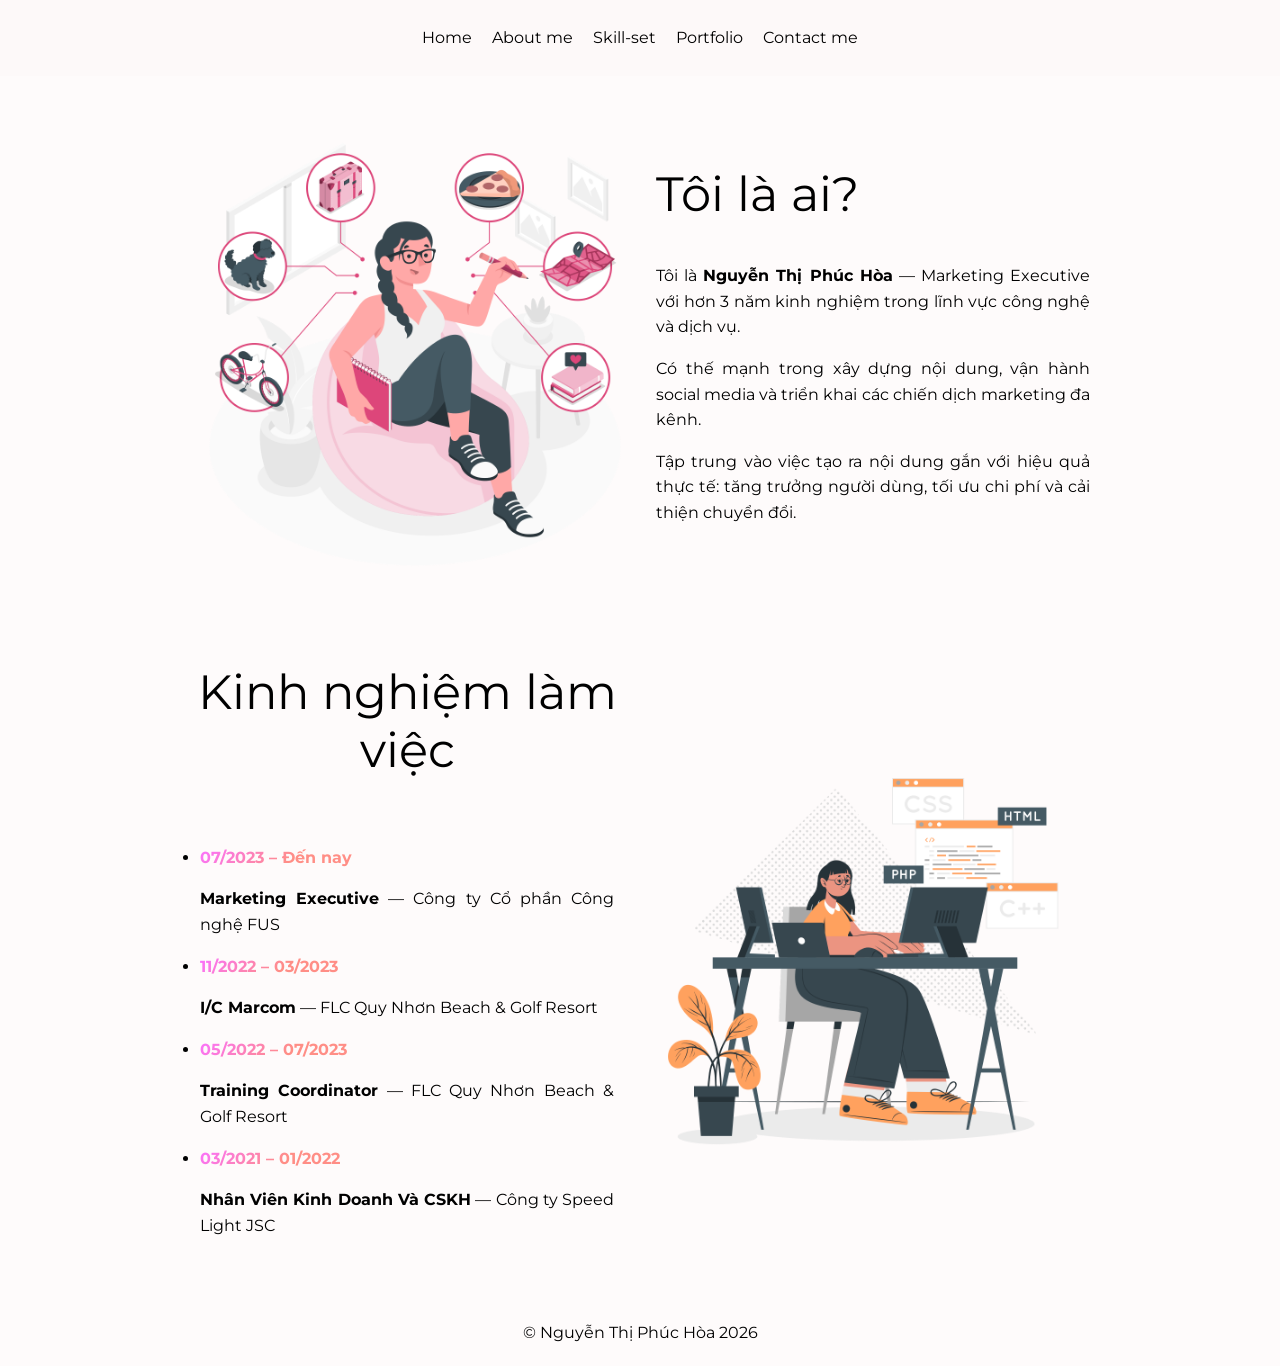
==== commit 3665c87a: "Add new social media assets: 1.png and 2.png" ====
--- a/about-me.html
+++ b/about-me.html
@@ -14,8 +14,8 @@
     <!-- fonts: Be Vietnam Pro (body & headings) + Dancing Script (quote) — full Vietnamese support -->
     <link rel="preconnect" href="https://fonts.googleapis.com">
     <link rel="preconnect" href="https://fonts.gstatic.com" crossorigin>
-    <link href="https://fonts.googleapis.com/css2?family=Montserrat:ital,wght@0,200;0,400;0,600;0,700;1,400&family=Dancing+Script:wght@600&display=swap" rel="stylesheet">
-
+    <link href="https://fonts.googleapis.com/css2?family=Montserrat:ital,wght@0,200;0,400;0,600;0,700;1,400&family=Dancing+Script:wght@600&display=swap" rel="stylesheet">
+
 </head>
 
 <body>
@@ -44,7 +44,7 @@
             <h2 class="main-title-large">Tôi là ai?</h2>
             <p>Tôi là <span class="bold">Nguyễn Thị Phúc Hòa</span> — Marketing Executive với hơn 3 năm kinh nghiệm trong lĩnh vực công nghệ và dịch vụ.</p>
             <p>Có thế mạnh trong xây dựng nội dung, vận hành social media và triển khai các chiến dịch marketing đa kênh.</p>
-            <p class="quote uppercase center"><span class="colorful-letter">Tập trung vào</span> nội dung gắn với hiệu quả thực tế.</p>
+            <!-- <p class="quote uppercase center"><span class="colorful-letter">Tập trung vào</span> nội dung gắn với hiệu quả thực tế.</p> -->
             <p>Tập trung vào việc tạo ra nội dung gắn với hiệu quả thực tế: tăng trưởng người dùng, tối ưu chi phí và cải thiện chuyển đổi.</p>
         </section>
     </section>
@@ -80,19 +80,21 @@
 
 
     <!-- section3 - industry experience -->
-    <section class="w-900">
+    <!-- <section class="w-900">
         <section class="baby-pink-light">
             <h3 class="main-title center">Lĩnh vực kinh nghiệm</h3>
             <ul class="justify padding-list-10">
                 <li class="no-padding-list-item">
-                    <span class="bold colorful-letter">Nhà hàng khách sạn</span> — Kinh nghiệm tại FLC Quy Nhơn Beach &amp; Golf Resort: đào tạo nhân viên, truyền thông marketing, quản lý hình ảnh thương hiệu.
+                    <span class="bold colorful-letter">Nhà hàng - khách sạn</span> — Kinh nghiệm làm việc tại FLC Quy Nhơn Beach & Golf Resort — Training Coordinator và I/C Marcom. Phụ trách đào tạo nội bộ và truyền thông marketing sự kiện, quản lý hình
+                    ảnh thương hiệu.
                 </li>
                 <li class="no-padding-list-item">
-                    <span class="bold colorful-letter">Công nghệ phần mềm</span> — Kinh nghiệm tại Công ty Cổ phần Công nghệ FUS: growth marketing, xây dựng kênh social, triển khai campaign đa kênh, hợp tác với các đối tác Cyber Game lớn tại Việt Nam.
+                    <span class="bold colorful-letter">Công nghệ - phần mềm</span> — Kinh nghiệm làm việc tại Công ty Cổ phần Công nghệ FUS — Marketing Executive. Triển khai các chiến dịch launching và update sản phẩm, các chương trình ưu đãi, xây dựng
+                    kênh social đa nền tảng, phát triển hội nhóm cộng đồng và hợp tác với đối tác.
                 </li>
             </ul>
         </section>
-    </section>
+    </section> -->
 
     <!-- footer -->
     <footer>© Nguyễn Thị Phúc Hòa 2026</footer>
--- a/style.css
+++ b/style.css
@@ -405,7 +405,7 @@
 /* INTRODUCTION */
 
 .header-img {
-    border-radius: 70%;
+    border-radius: 15%;
 }
 
 
@@ -572,6 +572,46 @@
 /* PROJECTS */
 
 
+/* Skill icon cards (index.html skills section) */
+
+.skill-cards {
+    display: grid;
+    grid-template-columns: repeat(2, 1fr);
+    gap: 16px;
+    padding: 20px;
+}
+
+.skill-card {
+    background-color: #fff;
+    border: 1.5px solid rgba(220, 80, 150, 0.2);
+    border-radius: 12px;
+    padding: 28px 20px 22px;
+    display: flex;
+    flex-direction: column;
+    align-items: center;
+    gap: 14px;
+    box-shadow: 0 2px 8px rgba(220, 80, 150, 0.08);
+}
+
+.skill-icon-box {
+    background-color: rgba(253, 129, 187, 0.15);
+    border-radius: 14px;
+    width: 64px;
+    height: 64px;
+    display: flex;
+    align-items: center;
+    justify-content: center;
+}
+
+.skill-card-title {
+    font-weight: bold;
+    text-align: center;
+    margin: 0;
+    font-size: 0.95rem;
+    line-height: 1.4;
+}
+
+
 /* I also used these card settings on other sub-pages */
 
 .card {
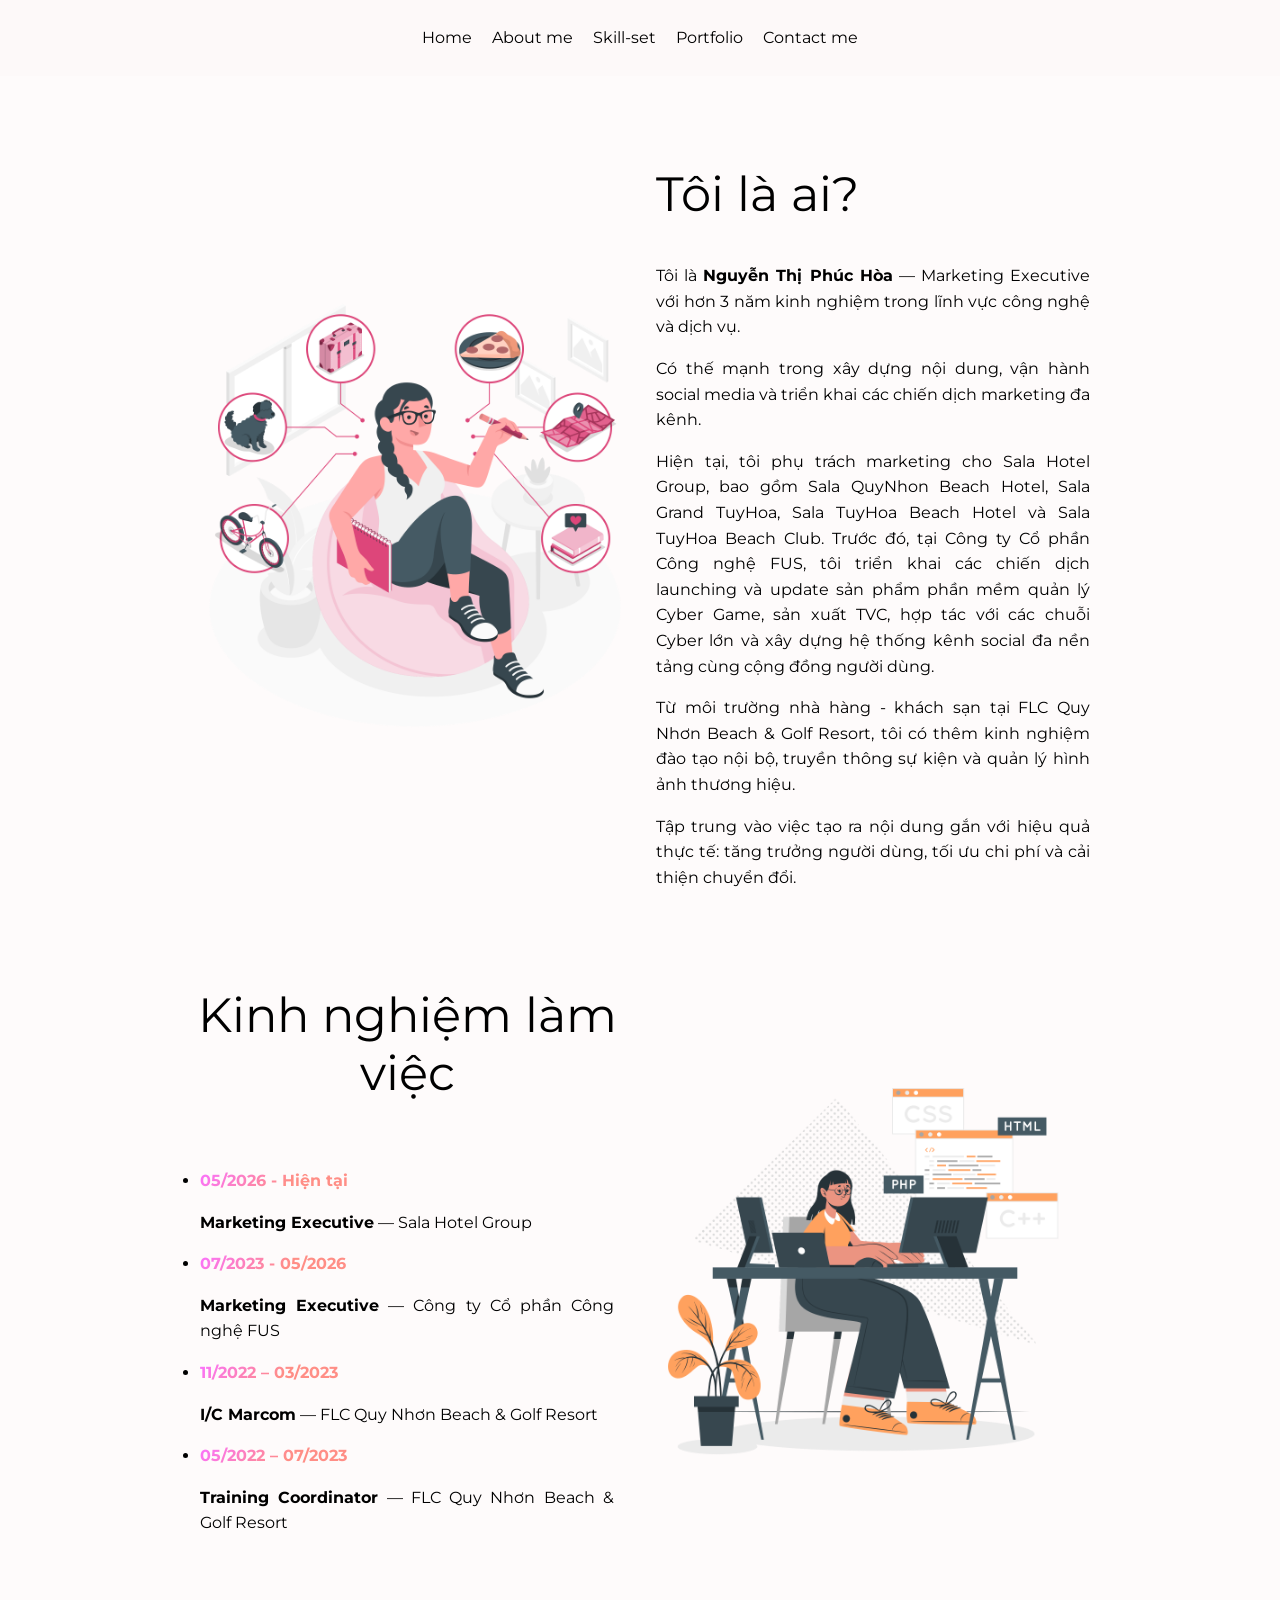
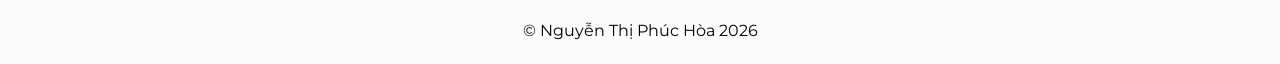
==== commit ebfcc99b: "content: update experience, Sala Hotel Group, TikTok links, expanded about me - about-me: remove Spe" ====
--- a/about-me.html
+++ b/about-me.html
@@ -44,6 +44,8 @@
             <h2 class="main-title-large">Tôi là ai?</h2>
             <p>Tôi là <span class="bold">Nguyễn Thị Phúc Hòa</span> — Marketing Executive với hơn 3 năm kinh nghiệm trong lĩnh vực công nghệ và dịch vụ.</p>
             <p>Có thế mạnh trong xây dựng nội dung, vận hành social media và triển khai các chiến dịch marketing đa kênh.</p>
+            <p>Hiện tại, tôi phụ trách marketing cho Sala Hotel Group, bao gồm Sala QuyNhon Beach Hotel, Sala Grand TuyHoa, Sala TuyHoa Beach Hotel và Sala TuyHoa Beach Club. Trước đó, tại Công ty Cổ phần Công nghệ FUS, tôi triển khai các chiến dịch launching và update sản phẩm phần mềm quản lý Cyber Game, sản xuất TVC, hợp tác với các chuỗi Cyber lớn và xây dựng hệ thống kênh social đa nền tảng cùng cộng đồng người dùng.</p>
+            <p>Từ môi trường nhà hàng - khách sạn tại FLC Quy Nhơn Beach &amp; Golf Resort, tôi có thêm kinh nghiệm đào tạo nội bộ, truyền thông sự kiện và quản lý hình ảnh thương hiệu.</p>
             <!-- <p class="quote uppercase center"><span class="colorful-letter">Tập trung vào</span> nội dung gắn với hiệu quả thực tế.</p> -->
             <p>Tập trung vào việc tạo ra nội dung gắn với hiệu quả thực tế: tăng trưởng người dùng, tối ưu chi phí và cải thiện chuyển đổi.</p>
         </section>
@@ -56,7 +58,11 @@
             <h2 class="main-title-large center">Kinh nghiệm làm việc</h2>
             <ul class="justify padding-list-10">
                 <li class="no-padding-list-item">
-                    <p><span class="bold colorful-letter">07/2023 – Đến nay</span></p>
+                    <p><span class="bold colorful-letter">05/2026 - Hiện tại</span></p>
+                    <p><span class="bold">Marketing Executive</span> — Sala Hotel Group</p>
+                </li>
+                <li class="no-padding-list-item">
+                    <p><span class="bold colorful-letter">07/2023 - 05/2026</span></p>
                     <p><span class="bold">Marketing Executive</span> — Công ty Cổ phần Công nghệ FUS</p>
                 </li>
                 <li class="no-padding-list-item">
@@ -66,10 +72,6 @@
                 <li class="no-padding-list-item">
                     <p><span class="bold colorful-letter">05/2022 – 07/2023</span></p>
                     <p><span class="bold">Training Coordinator</span> — FLC Quy Nhơn Beach &amp; Golf Resort</p>
-                </li>
-                <li class="no-padding-list-item">
-                    <p><span class="bold colorful-letter">03/2021 – 01/2022</span></p>
-                    <p><span class="bold">Nhân Viên Kinh Doanh Và CSKH</span> — Công ty Speed Light JSC</p>
                 </li>
             </ul>
         </section>
--- a/style.css
+++ b/style.css
@@ -474,12 +474,12 @@
 }
 
 .comm-adapt {
-    width: 90%;
+    width: 60%;
     animation: comm-adapt 3s;
 }
 
 .team-player {
-    width: 85%;
+    width: 60%;
     animation: team-player 3s;
 }
 
@@ -534,7 +534,7 @@
         width: 0%;
     }
     100% {
-        width: 90%;
+        width: 60%;
     }
 }
 
@@ -543,7 +543,7 @@
         width: 0%;
     }
     100% {
-        width: 85%;
+        width: 60%;
     }
 }
 
